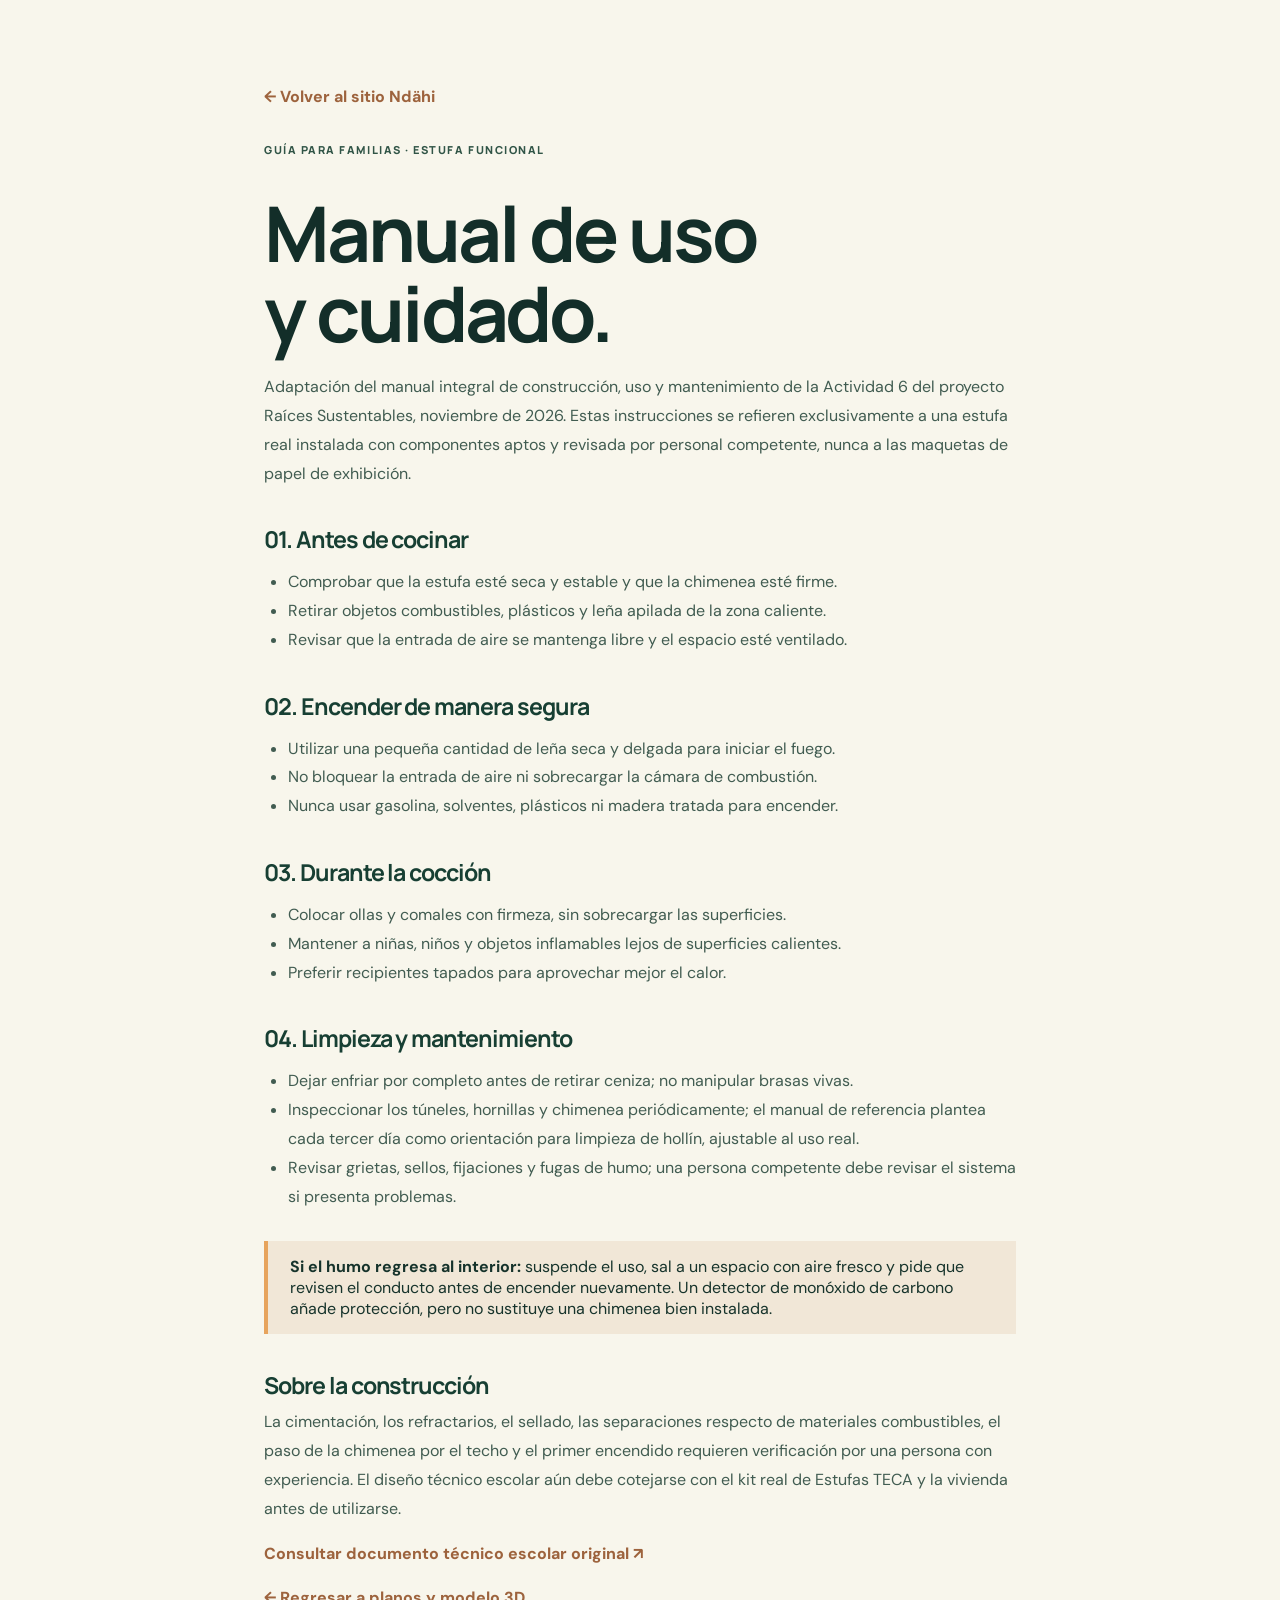
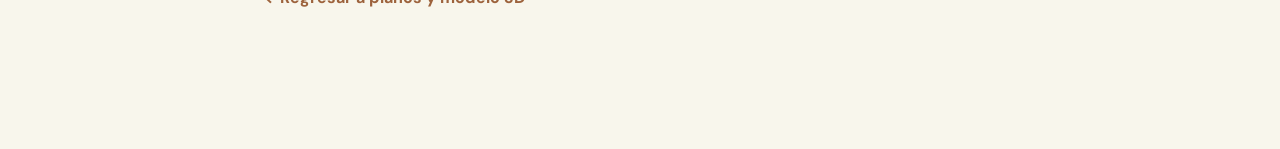
==== manual.html @ d304c013 "feat: publicar planos originales, visor 3D, manual y evidencias reales" ====
<!doctype html><html lang="es-MX"><head><meta charset="utf-8"><meta name="viewport" content="width=device-width,initial-scale=1"><meta name="theme-color" content="#132E29"><title>Manual de uso | Ndähi</title><link rel="icon" href="./assets/favicon.png"><link rel="preconnect" href="https://fonts.googleapis.com"><link href="https://fonts.googleapis.com/css2?family=DM+Sans:wght@400;500;600;700&family=Manrope:wght@400;600;700;800&family=Instrument+Serif:ital@0;1&display=swap" rel="stylesheet"><link rel="stylesheet" href="./styles.css"></head><body><main class="manual-page"><div class="manual-inner"><a href="./index.html#recursos" class="backlink">← Volver al sitio Ndähi</a><div class="eyebrow" style="margin-top:35px">GUÍA PARA FAMILIAS · ESTUFA FUNCIONAL</div><h1>Manual de uso<br>y cuidado.</h1><p>Adaptación del manual integral de construcción, uso y mantenimiento de la Actividad 6 del proyecto Raíces Sustentables, noviembre de 2026. Estas instrucciones se refieren exclusivamente a una estufa real instalada con componentes aptos y revisada por personal competente, nunca a las maquetas de papel de exhibición.</p><h2>01. Antes de cocinar</h2><ul><li>Comprobar que la estufa esté seca y estable y que la chimenea esté firme.</li><li>Retirar objetos combustibles, plásticos y leña apilada de la zona caliente.</li><li>Revisar que la entrada de aire se mantenga libre y el espacio esté ventilado.</li></ul><h2>02. Encender de manera segura</h2><ul><li>Utilizar una pequeña cantidad de leña seca y delgada para iniciar el fuego.</li><li>No bloquear la entrada de aire ni sobrecargar la cámara de combustión.</li><li>Nunca usar gasolina, solventes, plásticos ni madera tratada para encender.</li></ul><h2>03. Durante la cocción</h2><ul><li>Colocar ollas y comales con firmeza, sin sobrecargar las superficies.</li><li>Mantener a niñas, niños y objetos inflamables lejos de superficies calientes.</li><li>Preferir recipientes tapados para aprovechar mejor el calor.</li></ul><h2>04. Limpieza y mantenimiento</h2><ul><li>Dejar enfriar por completo antes de retirar ceniza; no manipular brasas vivas.</li><li>Inspeccionar los túneles, hornillas y chimenea periódicamente; el manual de referencia plantea cada tercer día como orientación para limpieza de hollín, ajustable al uso real.</li><li>Revisar grietas, sellos, fijaciones y fugas de humo; una persona competente debe revisar el sistema si presenta problemas.</li></ul><div class="manual-warning"><strong>Si el humo regresa al interior:</strong> suspende el uso, sal a un espacio con aire fresco y pide que revisen el conducto antes de encender nuevamente. Un detector de monóxido de carbono añade protección, pero no sustituye una chimenea bien instalada.</div><h2>Sobre la construcción</h2><p>La cimentación, los refractarios, el sellado, las separaciones respecto de materiales combustibles, el paso de la chimenea por el techo y el primer encendido requieren verificación por una persona con experiencia. El diseño técnico escolar aún debe cotejarse con el kit real de Estufas TECA y la vivienda antes de utilizarse.</p><p><a href="https://docs.google.com/document/d/1iuDQMXRy9VS_tQiz8Prk_uRNwyr6pcn4awhh0xZ-13U/edit" target="_blank" rel="noopener" class="backlink">Consultar documento técnico escolar original ↗</a></p><p><a href="./index.html#recursos" class="backlink">← Regresar a planos y modelo 3D</a></p></div></main></body></html>
---- styles.css ----
/* Ndähi — identidad visual */
:root {
  --forest: #132e29;
  --forest-2: #1a3b32;
  --forest-3: #315547;
  --gold: #e7a45d;
  --gold-dark: #b9783d;
  --cream: #f8f6ec;
  --cream-2: #eeece0;
  --paper: #fffcf4;
  --ink: #16332b;
  --muted: #60746b;
  --border: rgba(19,46,41,.16);
  --container: 1250px;
}
* { box-sizing: border-box; }
html { scroll-behavior: smooth; scroll-padding-top: 86px; }
body { margin: 0; background: var(--cream); color: var(--ink); font-family: 'DM Sans', sans-serif; -webkit-font-smoothing: antialiased; }
body.menu-open { overflow: hidden; }
img, svg { max-width: 100%; }
a { color: inherit; text-decoration: none; }
button { font: inherit; }
a:focus-visible, button:focus-visible { outline: 3px solid var(--gold); outline-offset: 5px; }
::selection { color: var(--forest); background: var(--gold); }
.container { width: min(var(--container), calc(100% - 104px)); margin: 0 auto; }
.section { padding: 136px 0; }
.skip-link { position: absolute; z-index: 1000; left: 14px; top: -60px; padding: 12px 18px; background: var(--gold); color: var(--forest); font-weight: 700; }
.skip-link:focus { top: 10px; }
h1,h2,h3,h4,p,figure { margin-top: 0; }
h1,h2,h3,h4 { font-family: 'Manrope', sans-serif; letter-spacing: -.045em; }
h2 { font-size: clamp(40px, 5vw, 73px); line-height: 1.12; font-weight: 700; }
h2 em, h3 em, h1 em { font-family: 'Instrument Serif', Georgia, serif; font-weight: 400; letter-spacing: -.018em; }
p { line-height: 1.75; }

/* Cabecera */
.site-header { position: absolute; z-index: 100; inset: 0 0 auto; color: var(--cream); }
.header-inner { display: flex; align-items: center; min-height: 105px; gap: 40px; border-bottom: 1px solid rgba(248,246,236,.18); }
.brand { display: inline-flex; flex: 0 0 auto; align-items: center; color: var(--cream); }
.brand-fallback { display: inline-flex; align-items: center; gap: 10px; }
.brand-symbol { width: 32px; height: 36px; color: var(--gold); }
.brand-text { font-family:'Manrope', sans-serif; font-size: 32px; font-weight: 800; letter-spacing: -.08em; line-height: 1; }
.brand-period, .footer-wordmark span { color: var(--gold); }
.brand-upload { max-width: 170px; max-height: 66px; object-fit: contain; }
.desktop-nav { display: flex; align-items: center; justify-content: center; flex: 1; gap: clamp(18px, 2.4vw, 38px); }
.desktop-nav a { font-size: 13px; font-weight: 600; color: rgba(248,246,236,.80); transition: color .2s; white-space: nowrap; }
.desktop-nav a:hover { color: var(--gold); }
.header-cta { display: flex; align-items: center; gap: 18px; border: 1px solid rgba(248,246,236,.5); border-radius: 100px; padding: 14px 22px; font-size: 13px; font-weight: 700; transition: background .2s,color .2s; }
.header-cta:hover { background: var(--gold); color: var(--forest); border-color: var(--gold); }
.header-cta span { font-size: 19px; line-height: .5; font-weight: 400; }
.menu-toggle { display: none; width: 44px; height: 44px; border: 1px solid rgba(248,246,236,.35); background: transparent; color: inherit; border-radius: 50%; align-items: center; justify-content: center; flex-direction: column; gap: 6px; cursor: pointer; }
.menu-toggle span { display: block; width: 19px; height: 2px; background: currentColor; transition: transform .2s; }
.menu-toggle[aria-expanded="true"] span:first-child { transform: translateY(4px) rotate(45deg); }
.menu-toggle[aria-expanded="true"] span:last-child { transform: translateY(-4px) rotate(-45deg); }
.mobile-nav[hidden], [hidden] { display: none !important; }

/* Portada */
.hero { position: relative; isolation: isolate; overflow: hidden; background: var(--forest); color: var(--cream); }
.hero::before { content:""; position: absolute; z-index: -1; width: 770px; height: 770px; top: 4%; left: -540px; border: 1px solid rgba(231,164,93,.15); border-radius: 50%; box-shadow: 0 0 0 65px rgba(231,164,93,.035), 0 0 0 130px rgba(231,164,93,.025); }
.hero-grid { position: absolute; inset: 0; z-index: -1; opacity: .27; background-image: linear-gradient(rgba(248,246,236,.08) 1px,transparent 1px),linear-gradient(90deg,rgba(248,246,236,.08) 1px,transparent 1px); background-size: 78px 78px; mask-image: linear-gradient(90deg,transparent 35%,black 100%); }
.hero-inner { display: grid; grid-template-columns: 1fr 1.06fr; align-items: center; gap: 25px; min-height: 820px; padding-top: 150px; padding-bottom: 90px; }
.hero-content { position: relative; z-index: 2; padding-bottom: 15px; }
.eyebrow { display: flex; align-items: center; gap: 12px; margin-bottom: 36px; color: var(--forest-3); font-size: 11px; font-family: 'Manrope', sans-serif; font-weight: 800; letter-spacing: .14em; line-height: 1.4; }
.eyebrow-light { color: #e8d4b8; }
.eyebrow-dash { width: 25px; height: 1px; background: var(--gold-dark); flex: 0 0 auto; }
.eyebrow-light .eyebrow-dash { background: var(--gold); }
.hero h1 { margin-bottom: 30px; font-size: clamp(67px, 6.8vw, 105px); font-weight: 700; line-height: 1.045; letter-spacing: -.074em; }
.hero h1 em { color: var(--gold); font-size: 1.18em; line-height: .6; font-style: italic; }
.hero-description { max-width: 480px; color: rgba(248,246,236,.75); font-size: 16px; line-height: 1.8; margin-bottom: 37px; }
.hero-actions { display: flex; align-items: center; flex-wrap: wrap; gap: 30px; }
.button { display: inline-flex; align-items: center; justify-content: space-between; gap: 34px; min-height: 58px; padding: 17px 25px; border: 1px solid transparent; border-radius: 100px; font-family: 'Manrope',sans-serif; font-size: 13px; font-weight: 800; transition: transform .2s,background .2s; }
.button:hover { transform: translateY(-3px); }
.button-primary { background: var(--gold); color: var(--forest); }
.button-primary:hover { background: #f1b675; }
.button span { font-size: 19px; font-weight: 400; line-height: .4; }
.hero-link { color: var(--cream); font-weight: 700; font-size: 13px; display: inline-flex; align-items: center; gap: 11px; }
.hero-link:hover { color: var(--gold); }
.hero-link span { color: var(--gold); font-size: 17px; }
.hero-lower { margin-top: 74px; display: flex; align-items: center; gap: 12px; max-width: 355px; color: rgba(248,246,236,.56); font-size: 11px; letter-spacing: .035em; }
.small-sun { font-size: 22px; line-height: 1; color: var(--gold); }
.hero-visual { position: relative; min-width: 0; }
.hero-visual-frame { position: relative; aspect-ratio: 1/1; max-width: 650px; margin: 0 auto; }
.stove-art { width: 100%; filter: drop-shadow(0 32px 20px rgba(0,0,0,.06)); animation: visualFloat 7s ease-in-out infinite; }
.visual-stamp { position: absolute; right: -1%; top: 15%; display: flex; align-items: center; gap: 8px; background: var(--forest); color: var(--cream); border: 1px solid rgba(231,164,93,.65); border-radius: 40px; padding: 12px 15px; transform: rotate(8deg); font-size: 11px; font-weight: 700; white-space: nowrap; box-shadow: 0 15px 30px rgba(0,0,0,.18); }
.stamp-star { font-size: 19px; color: var(--gold); }
.hero-visual-note { position: absolute; bottom: 7%; left: 7%; padding: 14px 17px; border-radius: 6px; background: var(--paper); color: var(--forest); box-shadow: 0 15px 30px rgba(0,0,0,.13); font-size: 11px; font-weight: 700; display: flex; align-items: center; gap: 9px; }
.note-dot { width: 8px; height: 8px; background: var(--gold); border-radius: 50%; }
.visual-side-word { position: absolute; top: 50%; right: -7%; transform: rotate(90deg) translateX(50%); transform-origin: right center; font-family: 'Manrope', sans-serif; font-size: 11px; letter-spacing: .3em; color: rgba(248,246,236,.4); }
.hero-bottom-line { width: 100%; height: 1px; background: rgba(248,246,236,.12); }
@keyframes visualFloat { 0%,100% { transform: translateY(0); } 50% { transform: translateY(-10px); } }

/* Franja */
.principles-strip { border-bottom: 1px solid var(--border); background: var(--gold); color: var(--forest); }
.strip-inner { display: flex; align-items: center; justify-content: space-between; gap: 20px; min-height: 83px; font-family:'Manrope',sans-serif; font-size: 12px; letter-spacing: .12em; font-weight: 800; }
.strip-mark { font-size: 23px; font-weight: 400; }

/* Propósito */
.purpose-section { background: var(--cream); }
.section-heading { margin-bottom: 61px; }
.heading-row { display: flex; align-items: end; justify-content: space-between; gap: 50px; }
.heading-row h2 { flex: 1 1 64%; margin-bottom: 0; }
.heading-row h2 em, .project-copy h2 em, .steps-intro h3 em, .progress-intro h2 em, .gallery-heading h2 em, .participation-heading h2 em { color: var(--gold-dark); }
.heading-row > p { flex: 0 0 31%; max-width: 350px; color: var(--muted); font-size: 15px; margin: 0 0 8px; }
.purpose-grid { display: grid; grid-template-columns: repeat(3,1fr); border: 1px solid var(--border); }
.purpose-card { min-height: 340px; padding: 35px 36px 29px; border-right: 1px solid var(--border); position: relative; transition: background .2s; }
.purpose-card:last-child { border-right: 0; }
.purpose-card:hover { background: var(--paper); }
.purpose-icon { display: flex; align-items: center; justify-content: center; height: 62px; width: 62px; border: 1px solid #d5cbb9; border-radius: 50%; margin-bottom: 50px; color: var(--gold-dark); }
.purpose-icon svg { width: 35px; height: 35px; }
.card-number { position: absolute; top: 56px; right: 33px; font-family: 'Instrument Serif',serif; font-size: 20px; color: #9caf9e; }
.purpose-card h3 { font-size: 20px; line-height: 1.35; margin-bottom: 15px; letter-spacing: -.04em; }
.purpose-card p { font-size: 13px; line-height: 1.8; color: var(--muted); max-width: 295px; margin-bottom: 0; }

/* Nombre */
.name-section { background: #28483a; color: var(--cream); overflow: hidden; }
.name-inner { display: grid; grid-template-columns: 170px 1fr 70px; align-items: center; gap: 55px; min-height: 335px; }
.name-symbol { width: 145px; color: var(--gold); }
.name-content .eyebrow { margin-bottom: 18px; }
.name-content h2 { margin-bottom: 15px; font-size: clamp(42px, 5vw, 72px); }
.name-content h2 span { color: rgba(248,246,236,.3); font-weight: 300; }
.name-content h2 em { color: var(--gold); }
.name-content p { color: rgba(248,246,236,.72); max-width: 680px; font-size: 14px; margin: 0; }
.name-asterisk { color: var(--gold); align-self: start; margin-top: 70px; font-size: 48px; }

/* Proyecto */
.project-section { background: var(--paper); }
.project-grid { display: grid; grid-template-columns: .95fr 1.05fr; align-items: center; gap: 65px; }
.project-copy h2 { margin-bottom: 32px; font-size: clamp(40px, 4.5vw, 64px); }
.project-copy p { max-width: 505px; color: var(--muted); font-size: 14px; line-height: 1.95; }
.project-copy .section-lead { color: var(--forest); font-size: 16px; font-weight: 500; line-height: 1.8; }
.text-link { display: inline-flex; align-items: center; gap: 27px; border-bottom: 1px solid var(--forest); padding: 15px 0 12px; margin-top: 20px; font-size: 13px; font-weight: 800; }
.text-link:hover { color: var(--gold-dark); border-color: var(--gold-dark); }
.text-link span { font-size: 19px; font-weight: 400; }
.project-visual { min-width:0; background: #dfe6da; padding: 25px; border: 1px solid #c9d5c7; }
.project-visual-top,.project-visual-bottom { display: flex; justify-content: space-between; align-items: center; gap: 15px; font-family: 'Manrope',sans-serif; font-size: 10px; font-weight: 800; letter-spacing: .13em; }
.project-visual-top { padding: 0 4px 16px; }
.project-visual-bottom { padding: 13px 4px 0; justify-content: flex-start; letter-spacing: 0; font-weight: 600; font-size: 11px; color: #4a6257; }
.project-indicator { width: 8px; height: 8px; border-radius: 50%; background: var(--gold-dark); }
.diagram-svg { display: block; width: 100%; height: auto; }
.steps-block { display: grid; grid-template-columns: 1fr 2.1fr; gap: 70px; border-top: 1px solid var(--border); padding-top: 85px; margin-top: 116px; }
.steps-intro h3 { font-size: 37px; line-height: 1.18; margin-bottom: 0; }
.steps-grid { display: grid; grid-template-columns: repeat(3,1fr); gap: 32px; padding-top: 24px; }
.step-num { font-family: 'Instrument Serif',serif; font-size: 32px; color: var(--gold-dark); }
.step h4 { margin-top: 22px; margin-bottom: 10px; font-size: 17px; }
.step p { color: var(--muted); font-size: 12px; line-height: 1.8; }

/* Avances */
.progress-section { background: var(--cream-2); }
.progress-layout { display: grid; grid-template-columns: 1fr .92fr; gap: clamp(65px,9vw,140px); }
.progress-intro h2 { margin-bottom: 30px; }
.progress-intro > p { max-width: 445px; font-size: 15px; color: var(--muted); line-height: 1.85; }
.progress-note { display: inline-flex; align-items: center; gap: 11px; margin-top: 35px; padding: 12px 18px; background: #e2e5d5; border-radius: 50px; font-size: 12px; font-weight: 700; }
.pulse-dot { display: inline-block; height: 8px; width: 8px; border-radius:50%; background: var(--gold-dark); box-shadow: 0 0 0 5px rgba(185,120,61,.12); }
.timeline { margin: 2px 0 0; padding: 0; list-style: none; }
.timeline-item { display: grid; grid-template-columns: 43px 1fr; gap: 23px; position: relative; padding-bottom: 40px; }
.timeline-item:not(:last-child)::before { content:""; position: absolute; width: 1px; left: 21px; top: 48px; bottom: 0; background: #bfcdbd; }
.timeline-indicator { display:flex; align-items:center; justify-content:center; height:43px; width:43px; border:1px solid #aec0ad; border-radius:50%; font-family:'Manrope',sans-serif; font-size:13px; font-weight:800; color:#7e9a85; background:var(--cream-2); position:relative; z-index:1; }
.timeline-item.done .timeline-indicator { background:var(--forest); color:var(--cream); border-color:var(--forest); }
.timeline-item.active .timeline-indicator { background:var(--gold); border-color:var(--gold); }
.timeline-item.active .timeline-indicator span { height:8px; width:8px; background:var(--forest); border-radius:50%; }
.timeline-meta { display:block; margin-bottom:8px; padding-top:1px; color:var(--gold-dark); font-size:10px; font-family:'Manrope',sans-serif; font-weight:800; letter-spacing:.12em; }
.timeline-item h3 { font-size:19px; margin-bottom:7px; }
.timeline-item p { font-size:13px; color:var(--muted); margin-bottom:0; line-height:1.65; }
.timeline-item.future { opacity:.65; }
.timeline-item.future .timeline-meta { color:var(--muted); }

/* Galería */
.gallery-section { background: var(--paper); }
.gallery-heading { display:flex; align-items:end; justify-content:space-between; gap:48px; margin-bottom:53px; }
.gallery-heading h2 { margin-bottom:0; }
.gallery-heading > p { max-width:300px; color:var(--muted); font-size:14px; margin-bottom:4px; }
.gallery-grid { display:grid; grid-template-columns:1.2fr 1fr 1fr; gap:18px; }
.gallery-item { margin:0; min-width:0; }
.gallery-media { position:relative; width:100%; aspect-ratio:.84/1; overflow:hidden; background:#e7e8dc; }
.gallery-item-large .gallery-media { aspect-ratio:.84/1; }
.gallery-empty { position:absolute; inset:0; display:flex; flex-direction:column; align-items:center; justify-content:center; gap:20px; background:radial-gradient(circle at 65% 30%,#f1f0e5,#dfdfcf); color:#93a397; }
.gallery-empty::before { content:""; position:absolute; inset:18px; border:1px dashed #b8c4b5; }
.gallery-empty svg { width:53px; opacity:.65; }
.gallery-empty span { font-size:11px; font-weight:700; letter-spacing:.045em; }
.gallery-media > img { position:absolute; inset:0; width:100%; height:100%; object-fit:cover; transition:transform .4s; }
.gallery-item:hover .gallery-media > img { transform:scale(1.04); }
.gallery-item figcaption { display:flex; gap:20px; padding:20px 0 0; font-size:13px; font-weight:700; }
.gallery-item figcaption span { color:var(--gold-dark); font-family:'Instrument Serif',serif; font-size:20px; line-height:1; }
.gallery-caption { font-size:12px; color:var(--muted); margin:35px 0 0; }

/* Sumarse */
.join-section { position:relative; overflow:hidden; background:var(--forest); color:var(--cream); }
.join-inner { display:grid; grid-template-columns:.78fr 1.22fr; min-height:570px; align-items:center; gap:90px; }
.join-graphic { position:relative; height:420px; }
.join-orbit { position:absolute; display:block; border:1px solid rgba(231,164,93,.46); border-radius:50%; top:50%; left:50%; transform:translate(-50%,-50%); }
.join-orbit-a { width:210px; height:210px; }
.join-orbit-b { width:300px; height:300px; }
.join-orbit-c { width:390px; height:390px; }
.join-orbit::after { content:""; position:absolute; width:11px; height:11px; background:var(--gold); border-radius:50%; left:calc(50% - 5px); top:-6px; }
.join-orbit-b::after { left:25px; top:35px; width:8px; height:8px; }
.join-orbit-c::after { left:auto; right:43px; top:45px; width:6px; height:6px; }
.join-orbit-core { position:absolute; left:50%; top:50%; transform:translate(-50%,-53%); color:var(--gold); font-size:135px; font-family:'Instrument Serif',serif; font-weight:400; }
.join-content { padding:90px 0; }
.join-content h2 { margin-bottom:26px; font-size:clamp(42px,5.4vw,76px); }
.join-content h2 em { color:var(--gold); }
.join-content p { color:rgba(248,246,236,.7); max-width:550px; font-size:15px; margin-bottom:36px; }

/* Participación */
.participation-section { background:var(--cream); }
.participation-inner { display:grid; grid-template-columns:.9fr 1.1fr; gap:85px; }
.participation-heading h2 { font-size:clamp(41px,4.4vw,63px); }
.participation-list { border-top:1px solid var(--border); }
.participation-row { display:grid; grid-template-columns:38px 1fr 160px 20px; gap:18px; align-items:center; min-height:130px; border-bottom:1px solid var(--border); }
.participation-index { color:var(--gold-dark); font-family:'Instrument Serif',serif; font-size:20px; }
.participation-row h3 { margin:0; font-size:17px; line-height:1.4; }
.participation-row p { margin:0; color:var(--muted); font-size:12px; line-height:1.7; }
.participation-arrow { color:var(--gold-dark); font-size:23px; }
.contact-notice { display:flex; align-items:center; gap:22px; grid-column:2; background:#ebe9db; padding:20px 24px; }
.contact-notice-icon { font-size:29px; color:var(--gold-dark); }
.contact-notice p { margin:0; font-size:12px; color:var(--muted); line-height:1.8; }
.contact-notice strong { color:var(--forest); }

/* Pie */
.footer { background:#0b211c; color:var(--cream); }
.footer-main { display:flex; justify-content:space-between; gap:40px; min-height:305px; padding-top:75px; padding-bottom:60px; }
.footer-wordmark { font-family:'Manrope',sans-serif; font-size:65px; font-weight:800; letter-spacing:-.085em; line-height:1; }
.footer-left p { margin:19px 0 0; color:rgba(248,246,236,.55); font-size:13px; line-height:1.8; }
.footer-right { display:flex; flex-direction:column; align-items:flex-end; justify-content:space-between; padding-top:12px; gap:35px; }
.footer-nav { display:flex; flex-wrap:wrap; justify-content:flex-end; gap:23px; }
.footer-nav a { font-size:12px; color:rgba(248,246,236,.76); }
.footer-nav a:hover { color:var(--gold); }
.footer-origin { font-size:12px; color:rgba(248,246,236,.4); }
.footer-bottom { display:flex; justify-content:space-between; flex-wrap:wrap; gap:10px 30px; border-top:1px solid rgba(248,246,236,.14); padding:26px 0 30px; color:rgba(248,246,236,.45); font-size:11px; }
.footer-bottom span span { color:var(--gold); }

/* Revelado progresivo (sólo si JavaScript habilitó animación) */
.motion-ready .reveal { opacity:0; transform:translateY(20px); transition:opacity .7s ease,transform .7s ease; }
.motion-ready .reveal.is-visible { opacity:1; transform:translateY(0); }

/* Adaptación */
@media (max-width: 1130px) {
  .container { width:min(var(--container),calc(100% - 76px)); }
  .header-inner { gap:24px; }
  .desktop-nav { gap:18px; }
  .hero-inner { min-height:760px; }
  .hero h1 { font-size:clamp(64px,7.7vw,92px); }
  .hero-visual-frame { width:115%; max-width:none; margin-left:-7%; }
  .visual-stamp { right:1%; }
  .purpose-card { padding:28px 27px; }
  .project-grid { gap:42px; }
  .steps-block { gap:36px; }
  .participation-inner { gap:45px; }
  .participation-row { grid-template-columns:25px 1fr 120px 18px; gap:12px; }
}
@media (max-width: 830px) {
  .container { width:calc(100% - 48px); }
  .section { padding:92px 0; }
  .site-header { position:absolute; }
  .header-inner { min-height:80px; }
  .brand-text { font-size:28px; }
  .brand-symbol { width:28px; }
  .desktop-nav { display:none; }
  .header-cta { margin-left:auto; padding:11px 16px; }
  .menu-toggle { display:flex; }
  .mobile-nav { position:absolute; top:80px; left:0; right:0; height:calc(100dvh - 80px); background:var(--forest); padding:30px 24px; display:flex; flex-direction:column; gap:0; }
  .mobile-nav a { padding:17px 3px; border-bottom:1px solid rgba(248,246,236,.2); font-size:19px; font-family:'Manrope',sans-serif; font-weight:700; }
  .hero-inner { grid-template-columns:1fr; gap:18px; padding-top:155px; padding-bottom:45px; }
  .hero-content { max-width:620px; }
  .hero h1 { font-size:clamp(65px,11vw,95px); }
  .hero-lower { margin-top:40px; }
  .hero-visual { width:min(610px,94%); justify-self:center; }
  .hero-visual-frame { width:100%; margin-left:0; }
  .visual-side-word { display:none; }
  .strip-inner { min-height:70px; font-size:10px; gap:12px; }
  .heading-row { align-items:start; flex-direction:column; gap:20px; }
  .heading-row > p { max-width:560px; flex:auto; }
  .purpose-grid { grid-template-columns:1fr; }
  .purpose-card { min-height:0; padding:29px 30px; border-right:0; border-bottom:1px solid var(--border); }
  .purpose-card:last-child { border-bottom:0; }
  .purpose-icon { margin-bottom:25px; }
  .purpose-card p { max-width:550px; }
  .name-inner { grid-template-columns:110px 1fr; gap:25px; min-height:275px; }
  .name-symbol { width:110px; }
  .name-asterisk { display:none; }
  .project-grid { grid-template-columns:1fr; gap:55px; }
  .project-copy { max-width:650px; }
  .project-visual { max-width:650px; width:100%; }
  .steps-block { grid-template-columns:1fr; padding-top:55px; margin-top:75px; }
  .steps-grid { padding-top:0; }
  .progress-layout { grid-template-columns:1fr; gap:45px; }
  .gallery-heading { align-items:start; flex-direction:column; gap:18px; }
  .gallery-heading > p { max-width:550px; }
  .join-inner { grid-template-columns: .6fr 1fr; gap:20px; min-height:500px; }
  .join-graphic { height:330px; transform:scale(.7); transform-origin:center; }
  .participation-inner { grid-template-columns:1fr; gap:35px; }
  .contact-notice { grid-column:1; }
  .footer-main { min-height:280px; }
}
@media (max-width: 600px) {
  .container { width:calc(100% - 38px); }
  .section { padding:78px 0; }
  .header-inner { min-height:76px; }
  .header-cta { font-size:11px; padding:11px 13px; gap:9px; }
  .menu-toggle { height:40px; width:40px; }
  .mobile-nav { top:76px; height:calc(100dvh - 76px); }
  .hero-inner { padding-top:134px; padding-bottom:32px; }
  .eyebrow { font-size:9px; letter-spacing:.12em; margin-bottom:25px; }
  .hero h1 { font-size:clamp(58px,12.8vw,76px); margin-bottom:25px; }
  .hero-description { font-size:14px; }
  .hero-actions { gap:25px; }
  .hero-lower { margin-top:40px; }
  .hero-visual { width:108%; margin-left:-4%; }
  .visual-stamp { top:14%; right:5%; padding:9px 12px; font-size:9px; }
  .hero-visual-note { font-size:9px; padding:10px 11px; left:11%; bottom:8%; }
  .strip-inner { justify-content:center; flex-wrap:wrap; gap:7px 12px; padding:17px 0; min-height:0; font-size:9px; letter-spacing:.06em; }
  .strip-inner > span:nth-child(4),.strip-inner > span:nth-child(5) { display:none; }
  h2 { font-size:clamp(39px,10vw,52px); }
  .section-heading { margin-bottom:38px; }
  .heading-row > p { font-size:14px; }
  .name-inner { display:block; padding-top:55px; padding-bottom:60px; }
  .name-symbol { width:81px; margin-bottom:20px; }
  .name-content h2 { font-size:45px; }
  .name-content p { font-size:13px; }
  .project-copy h2 { font-size:clamp(42px,10vw,58px); }
  .project-copy .section-lead { font-size:15px; }
  .project-visual { padding:12px; }
  .project-visual-top,.project-visual-bottom { font-size:8px; }
  .steps-grid { grid-template-columns:1fr; gap:20px; }
  .step { display:grid; grid-template-columns:55px 1fr; column-gap:15px; align-items:center; }
  .step-num { grid-row:span 2; }
  .step h4 { margin:0 0 4px; }
  .step p { margin:0 0 4px; }
  .timeline-item { gap:16px; padding-bottom:31px; }
  .gallery-grid { grid-template-columns:1fr 1fr; gap:14px; }
  .gallery-item-large { grid-column:span 2; }
  .gallery-item-large .gallery-media { aspect-ratio:1.2/1; }
  .gallery-item .gallery-media { aspect-ratio:.86/1; }
  .gallery-item-large .gallery-media { aspect-ratio:1.2/1; }
  .gallery-item figcaption { gap:8px; font-size:11px; line-height:1.5; }
  .gallery-item figcaption span { font-size:17px; }
  .gallery-caption { font-size:11px; }
  .join-inner { grid-template-columns:1fr; gap:0; padding-top:63px; padding-bottom:55px; }
  .join-graphic { position:absolute; top:-85px; right:-220px; width:470px; height:450px; opacity:.25; transform:scale(.85); }
  .join-content { position:relative; z-index:1; padding:0; }
  .join-content h2 { font-size:clamp(44px,10vw,62px); }
  .join-content p { font-size:14px; }
  .participation-row { grid-template-columns:28px 1fr 19px; min-height:118px; gap:12px; }
  .participation-row h3 { font-size:16px; }
  .participation-row p { grid-column:2; font-size:11px; margin-top:-23px; }
  .participation-arrow { grid-column:3; grid-row:1; }
  .footer-main { padding-top:64px; padding-bottom:45px; flex-direction:column; }
  .footer-wordmark { font-size:58px; }
  .footer-right { align-items:flex-start; }
  .footer-nav { justify-content:flex-start; gap:16px 20px; }
  .footer-bottom { padding:23px 0; line-height:1.8; }
}
@media (prefers-reduced-motion: reduce) {
  *,*::before,*::after { animation-duration:.01ms !important; animation-iteration-count:1 !important; scroll-behavior:auto !important; transition-duration:.01ms !important; }
  .motion-ready .reveal { opacity:1; transform:none; }
}

/* Fotografía documental del contexto de la iniciativa. */
.context-photo { margin: 0 0 44px; border-radius: 16px; overflow: hidden; background: #e4e0d4; }
.context-photo img { width: 100%; height: min(53vw, 520px); min-height: 230px; object-fit: cover; display: block; }
.context-photo figcaption { background: #e9e4d8; color: #29453a; padding: 16px 22px; font-size: 13px; line-height: 1.5; }
.brand-upload { width: 76px; height: 76px; max-height: 76px; border-radius: 50%; object-fit: cover; }
@media(max-width: 830px) { .brand-upload { width: 57px; height: 57px; } .context-photo { margin-bottom: 28px; } }


/* Biblioteca de recursos originales de Ndähi */
.resources-section{background:#f8f6ec;scroll-margin-top:90px}
.resources-header{max-width:760px;margin-bottom:38px}
.resources-header h2{font-size:clamp(2.6rem,5.6vw,5.5rem);line-height:1.04;letter-spacing:-.055em;margin:15px 0 18px;color:#132e29}
.resources-header h2 em{font-family:"Instrument Serif",serif;font-weight:400;letter-spacing:-.025em;color:#b77840}
.resources-header p,.resources-note{color:#51665b;line-height:1.7;max-width:730px}
.resources-grid{display:grid;grid-template-columns:1.35fr 1fr 1fr;gap:16px;align-items:stretch}
.resource-card{min-width:0;background:#fffdf7;border:1px solid #e1ded0;border-radius:17px;overflow:hidden;display:flex;flex-direction:column}
.resource-feature{background:#ecf0e9}
.resource-card-top{display:flex;justify-content:space-between;align-items:center;gap:10px;padding:20px 20px 13px}
.resource-label{font-size:.69rem;font-weight:800;letter-spacing:.1em;color:#597065}
.resource-pill{border:1px solid #cdd5c8;border-radius:999px;padding:5px 11px;font-size:.7rem;color:#294b3d;font-weight:700}
.stove-viewer{height:310px;width:100%;background:radial-gradient(circle at center,#e4e9dd,#c8d9cd)}
.model-poster{height:100%;position:relative;display:flex;align-items:center;justify-content:center}
.model-poster img{width:100%;height:100%;object-fit:contain}
.model-poster span{position:absolute;bottom:12px;background:#f8f6ecdf;color:#17362c;padding:7px 11px;font-size:.72rem;border-radius:99px}
.resource-image-link{display:block;height:310px;background:#ecece6;padding:14px}
.resource-image-link img{width:100%;height:100%;object-fit:contain}
.manual-preview{min-height:310px;padding:30px 26px;display:grid;grid-template-columns:42px 1fr;align-content:center;gap:20px 8px;color:#132e29;background:linear-gradient(135deg,#f0e9da,#e4e8db)}
.manual-preview span{font:italic 30px "Instrument Serif",serif;color:#b77840}
.manual-preview div{font-weight:750;font-size:1rem;align-self:center;border-bottom:1px solid #c6ccbd;padding-bottom:17px}
.resource-copy{padding:20px 22px 24px;display:flex;flex-direction:column;align-items:flex-start;flex:1}
.resource-copy h3{font-size:1.27rem;color:#132e29;margin:0 0 10px}
.resource-copy p{font-size:.91rem;line-height:1.65;color:#51665b;margin:0 0 18px;flex:1}
.resource-copy a{font-size:.85rem;font-weight:750;color:#986138;text-decoration:underline;text-underline-offset:4px;margin:4px 10px 4px 0}
.resource-links{display:flex;flex-wrap:wrap}
.resources-note{font-size:.81rem;margin:25px 0 0}
.manual-page{padding:86px 0 120px;min-height:70vh;background:#f8f6ec}
.manual-page .manual-inner{max-width:800px;margin:auto;padding:0 24px}
.manual-page h1{font-size:clamp(2.7rem,6vw,5rem);line-height:1.04;color:#132e29;letter-spacing:-.04em;margin:20px 0}
.manual-page h2{font-size:1.45rem;color:#173f33;margin-top:38px;margin-bottom:10px}
.manual-page p,.manual-page li{line-height:1.8;color:#415c51}
.manual-page ul{padding-left:24px}
.manual-page .backlink{font-weight:750;color:#9d633d}
.manual-page .manual-warning{margin-top:30px;border-left:4px solid #e7a45d;padding:15px 22px;background:#f1e7d7}
@media(max-width:1020px){.resources-grid{grid-template-columns:repeat(2,minmax(0,1fr))}.resource-feature{grid-column:span 2}.resource-feature .stove-viewer{height:390px}}
@media(max-width:650px){.resources-grid{grid-template-columns:1fr}.resource-feature{grid-column:span 1}.resource-feature .stove-viewer{height:310px}.resource-header h2{font-size:3.1rem}.resource-image-link{height:240px}.manual-preview{min-height:230px}}
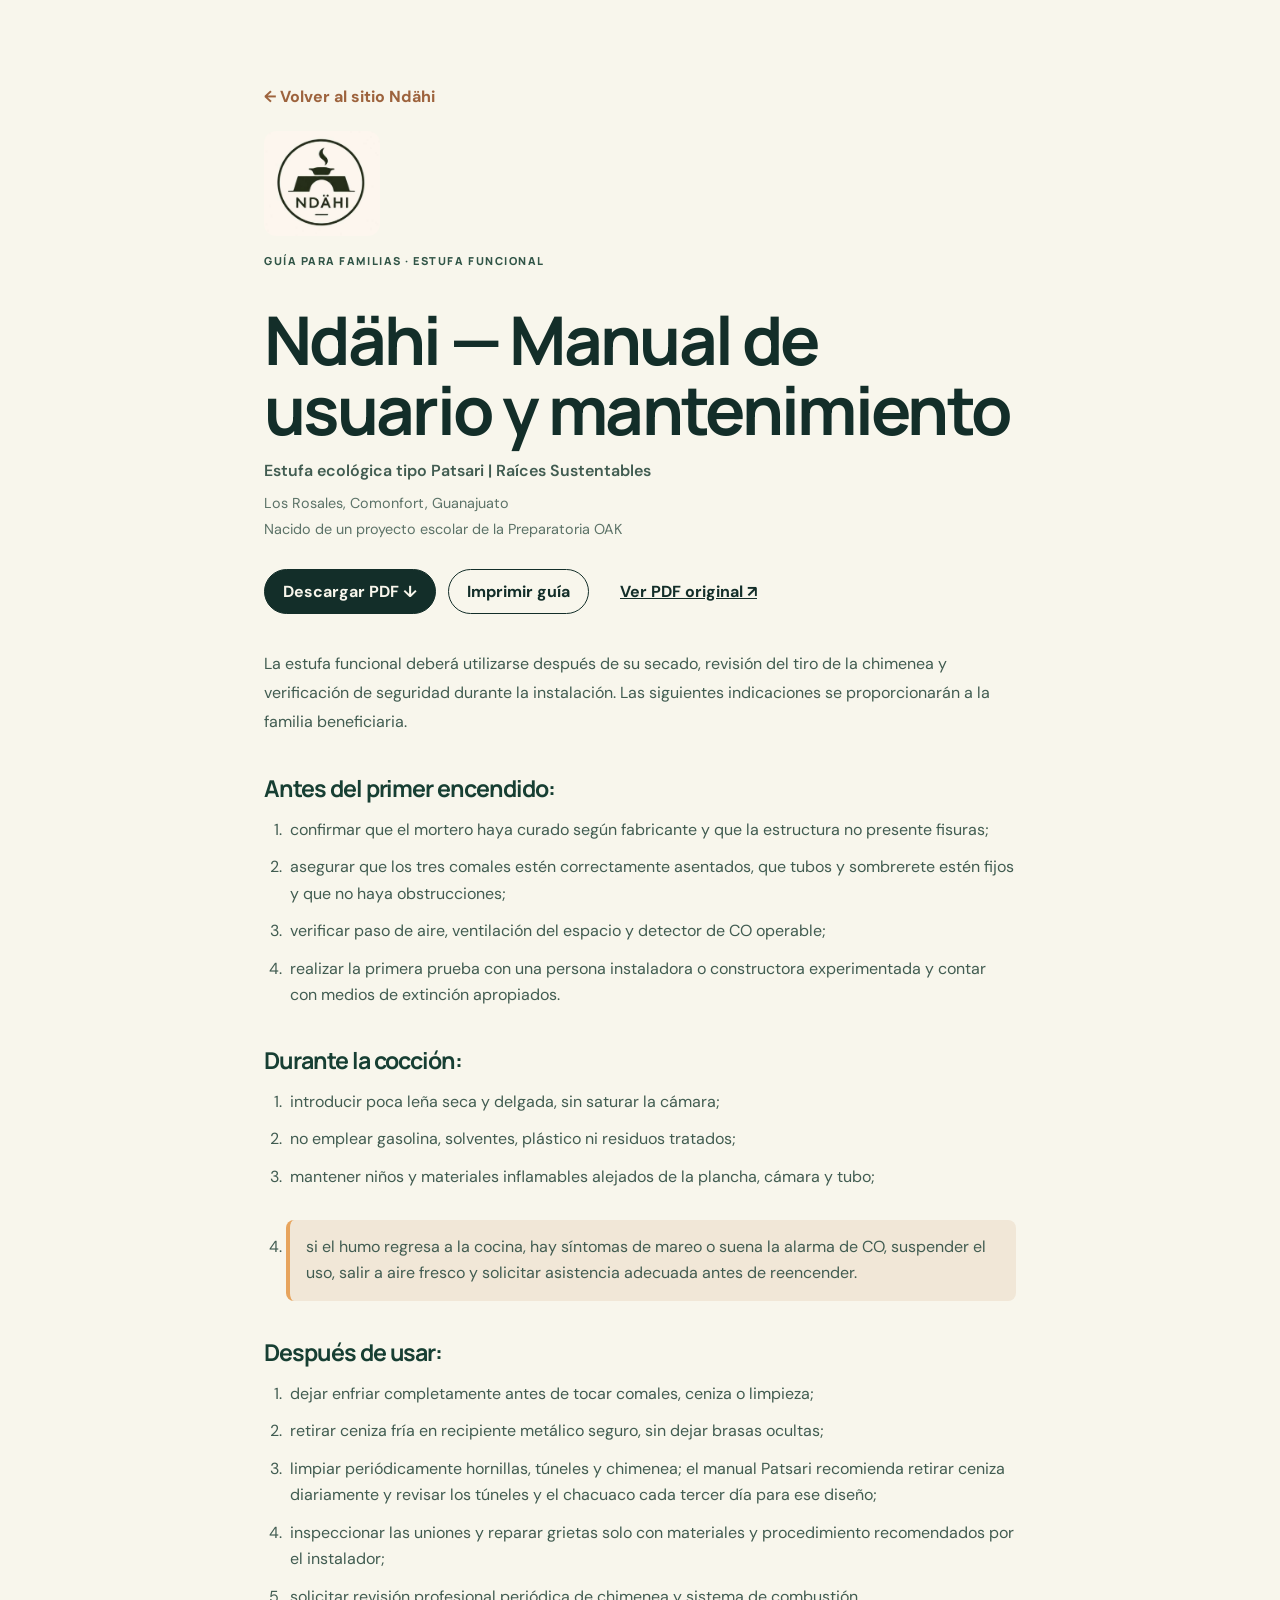
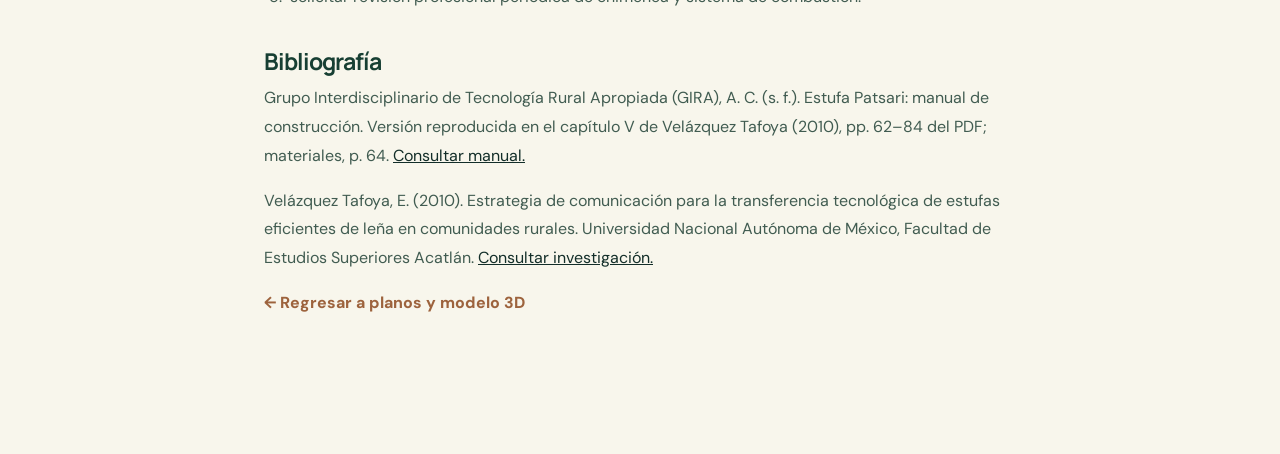
==== commit d07d553c: "feat: actualizar manual oficial Ndähi y añadir PDF descargable e impresión" ====
--- a/manual.html
+++ b/manual.html
@@ -1 +1,76 @@
-<!doctype html><html lang="es-MX"><head><meta charset="utf-8"><meta name="viewport" content="width=device-width,initial-scale=1"><meta name="theme-color" content="#132E29"><title>Manual de uso | Ndähi</title><link rel="icon" href="./assets/favicon.png"><link rel="preconnect" href="https://fonts.googleapis.com"><link href="https://fonts.googleapis.com/css2?family=DM+Sans:wght@400;500;600;700&family=Manrope:wght@400;600;700;800&family=Instrument+Serif:ital@0;1&display=swap" rel="stylesheet"><link rel="stylesheet" href="./styles.css"></head><body><main class="manual-page"><div class="manual-inner"><a href="./index.html#recursos" class="backlink">← Volver al sitio Ndähi</a><div class="eyebrow" style="margin-top:35px">GUÍA PARA FAMILIAS · ESTUFA FUNCIONAL</div><h1>Manual de uso<br>y cuidado.</h1><p>Adaptación del manual integral de construcción, uso y mantenimiento de la Actividad 6 del proyecto Raíces Sustentables, noviembre de 2026. Estas instrucciones se refieren exclusivamente a una estufa real instalada con componentes aptos y revisada por personal competente, nunca a las maquetas de papel de exhibición.</p><h2>01. Antes de cocinar</h2><ul><li>Comprobar que la estufa esté seca y estable y que la chimenea esté firme.</li><li>Retirar objetos combustibles, plásticos y leña apilada de la zona caliente.</li><li>Revisar que la entrada de aire se mantenga libre y el espacio esté ventilado.</li></ul><h2>02. Encender de manera segura</h2><ul><li>Utilizar una pequeña cantidad de leña seca y delgada para iniciar el fuego.</li><li>No bloquear la entrada de aire ni sobrecargar la cámara de combustión.</li><li>Nunca usar gasolina, solventes, plásticos ni madera tratada para encender.</li></ul><h2>03. Durante la cocción</h2><ul><li>Colocar ollas y comales con firmeza, sin sobrecargar las superficies.</li><li>Mantener a niñas, niños y objetos inflamables lejos de superficies calientes.</li><li>Preferir recipientes tapados para aprovechar mejor el calor.</li></ul><h2>04. Limpieza y mantenimiento</h2><ul><li>Dejar enfriar por completo antes de retirar ceniza; no manipular brasas vivas.</li><li>Inspeccionar los túneles, hornillas y chimenea periódicamente; el manual de referencia plantea cada tercer día como orientación para limpieza de hollín, ajustable al uso real.</li><li>Revisar grietas, sellos, fijaciones y fugas de humo; una persona competente debe revisar el sistema si presenta problemas.</li></ul><div class="manual-warning"><strong>Si el humo regresa al interior:</strong> suspende el uso, sal a un espacio con aire fresco y pide que revisen el conducto antes de encender nuevamente. Un detector de monóxido de carbono añade protección, pero no sustituye una chimenea bien instalada.</div><h2>Sobre la construcción</h2><p>La cimentación, los refractarios, el sellado, las separaciones respecto de materiales combustibles, el paso de la chimenea por el techo y el primer encendido requieren verificación por una persona con experiencia. El diseño técnico escolar aún debe cotejarse con el kit real de Estufas TECA y la vivienda antes de utilizarse.</p><p><a href="https://docs.google.com/document/d/1iuDQMXRy9VS_tQiz8Prk_uRNwyr6pcn4awhh0xZ-13U/edit" target="_blank" rel="noopener" class="backlink">Consultar documento técnico escolar original ↗</a></p><p><a href="./index.html#recursos" class="backlink">← Regresar a planos y modelo 3D</a></p></div></main></body></html>+<!doctype html>
+<html lang="es-MX">
+<head>
+<meta charset="utf-8">
+<meta name="viewport" content="width=device-width,initial-scale=1">
+<meta name="theme-color" content="#132E29">
+<meta name="description" content="Manual de usuario y mantenimiento de la estufa ecológica tipo Patsari de Ndähi.">
+<title>Manual de usuario y mantenimiento | Ndähi</title>
+<link rel="icon" href="./assets/favicon.png">
+<link rel="preconnect" href="https://fonts.googleapis.com">
+<link href="https://fonts.googleapis.com/css2?family=DM+Sans:wght@400;500;600;700&family=Manrope:wght@400;600;700;800&family=Instrument+Serif:ital@0;1&display=swap" rel="stylesheet">
+<link rel="stylesheet" href="./styles.css">
+<style>
+/* Keep the official brand and provide a compact, printable reading layout. */
+.manual-brand {width:116px;height:auto;margin:24px 0 12px;border-radius:12px}
+.manual-inner .manual-title{font-size:clamp(2.4rem,7vw,4.2rem);line-height:1.04;margin:14px 0 12px}
+.manual-subtitle{font-weight:600;margin:0 0 6px}
+.manual-origin{font-size:.9rem;opacity:.85}
+.manual-actions{display:flex;flex-wrap:wrap;gap:12px;align-items:center;margin:26px 0 36px}
+.manual-actions a,.manual-actions button{display:inline-flex;align-items:center;justify-content:center;min-height:45px;padding:11px 18px;border:1px solid #132e29;border-radius:999px;font:inherit;font-weight:700;text-decoration:none;cursor:pointer}
+.manual-actions .download{background:#132e29;color:#f8f6ec}
+.manual-actions .print{background:transparent;color:#132e29}
+.manual-actions .view{border-color:transparent;color:#132e29;text-decoration:underline}
+.manual-section ol{padding-left:1.35rem;margin-bottom:2rem}
+.manual-section li{padding-left:.25rem;margin:0 0 .7rem;line-height:1.65}
+.manual-section a{color:#132e29;text-decoration:underline;overflow-wrap:anywhere}
+.manual-section li.manual-warning{padding:14px 16px;margin-left:0;border-radius:8px}
+@media print{
+ @page{size:A4;margin:14mm}
+ html,body,.manual-page,.manual-inner{background:white!important;color:black!important;margin:0!important;padding:0!important;width:auto!important;max-width:none!important}
+ .manual-actions,.backlink{display:none!important}
+ .manual-brand{width:70px;margin:0 0 8pt}
+ .manual-inner .manual-title{font-size:24pt;margin:0 0 8pt}
+ .manual-inner h2{font-size:15pt;margin:14pt 0 6pt;break-after:avoid}
+ .manual-inner p,.manual-section li{font-size:10.5pt;line-height:1.4}
+ .manual-section ol{margin-bottom:10pt}
+ .manual-section li{break-inside:avoid;margin-bottom:5pt}
+ .manual-section a{color:black!important}
+ .manual-section li.manual-warning{background:white!important;border:1px solid #555}
+}
+</style>
+</head>
+<body>
+<main class="manual-page"><div class="manual-inner">
+<a href="./index.html#recursos" class="backlink">← Volver al sitio Ndähi</a>
+<header>
+<img class="manual-brand" src="./assets/logo-ndahi.jpg" alt="Logotipo de Ndähi">
+<div class="eyebrow">GUÍA PARA FAMILIAS · ESTUFA FUNCIONAL</div>
+<h1 class="manual-title">Ndähi — Manual de usuario y mantenimiento</h1>
+<p class="manual-subtitle">Estufa ecológica tipo Patsari | Raíces Sustentables</p>
+<p class="manual-origin">Los Rosales, Comonfort, Guanajuato<br>Nacido de un proyecto escolar de la Preparatoria OAK</p>
+</header>
+<nav class="manual-actions" aria-label="Opciones del manual">
+<a class="download" href="./recursos/manual-usuario-ndahi.pdf" download="Manual-de-usuario-Ndahi.pdf">Descargar PDF ↓</a>
+<button class="print" type="button" onclick="window.print()">Imprimir guía</button>
+<a class="view" href="./recursos/manual-usuario-ndahi.pdf" target="_blank" rel="noopener">Ver PDF original ↗</a>
+</nav>
+<p>La estufa funcional deberá utilizarse después de su secado, revisión del tiro de la chimenea y verificación de seguridad durante la instalación. Las siguientes indicaciones se proporcionarán a la familia beneficiaria.</p>
+<section class="manual-section"><h2>Antes del primer encendido:</h2><ol><li>confirmar que el mortero haya curado según fabricante y que la estructura no presente fisuras;</li>
+<li>asegurar que los tres comales estén correctamente asentados, que tubos y sombrerete estén fijos y que no haya obstrucciones;</li>
+<li>verificar paso de aire, ventilación del espacio y detector de CO operable;</li>
+<li>realizar la primera prueba con una persona instaladora o constructora experimentada y contar con medios de extinción apropiados.</li></ol></section>
+<section class="manual-section"><h2>Durante la cocción:</h2><ol><li>introducir poca leña seca y delgada, sin saturar la cámara;</li>
+<li>no emplear gasolina, solventes, plástico ni residuos tratados;</li>
+<li>mantener niños y materiales inflamables alejados de la plancha, cámara y tubo;</li>
+<li class="manual-warning">si el humo regresa a la cocina, hay síntomas de mareo o suena la alarma de CO, suspender el uso, salir a aire fresco y solicitar asistencia adecuada antes de reencender.</li></ol></section>
+<section class="manual-section"><h2>Después de usar:</h2><ol><li>dejar enfriar completamente antes de tocar comales, ceniza o limpieza;</li>
+<li>retirar ceniza fría en recipiente metálico seguro, sin dejar brasas ocultas;</li>
+<li>limpiar periódicamente hornillas, túneles y chimenea; el manual Patsari recomienda retirar ceniza diariamente y revisar los túneles y el chacuaco cada tercer día para ese diseño;</li>
+<li>inspeccionar las uniones y reparar grietas solo con materiales y procedimiento recomendados por el instalador;</li>
+<li>solicitar revisión profesional periódica de chimenea y sistema de combustión.</li></ol></section>
+<section class="manual-section"><h2>Bibliografía</h2><p>Grupo Interdisciplinario de Tecnología Rural Apropiada (GIRA), A. C. (s. f.). Estufa Patsari: manual de construcción. Versión reproducida en el capítulo V de Velázquez Tafoya (2010), pp. 62–84 del PDF; materiales, p. 64. <a href="https://tesiunamdocumentos.dgb.unam.mx/ptb2010/agosto/0660852/0660852_A1.pdf#page=63" target="_blank" rel="noopener noreferrer">Consultar manual.</a></p><p>Velázquez Tafoya, E. (2010). Estrategia de comunicación para la transferencia tecnológica de estufas eficientes de leña en comunidades rurales. Universidad Nacional Autónoma de México, Facultad de Estudios Superiores Acatlán. <a href="https://tesiunamdocumentos.dgb.unam.mx/ptb2010/agosto/0660852/0660852_A1.pdf" target="_blank" rel="noopener noreferrer">Consultar investigación.</a></p></section>
+<p><a href="./index.html#recursos" class="backlink">← Regresar a planos y modelo 3D</a></p>
+</div></main>
+</body>
+</html>
